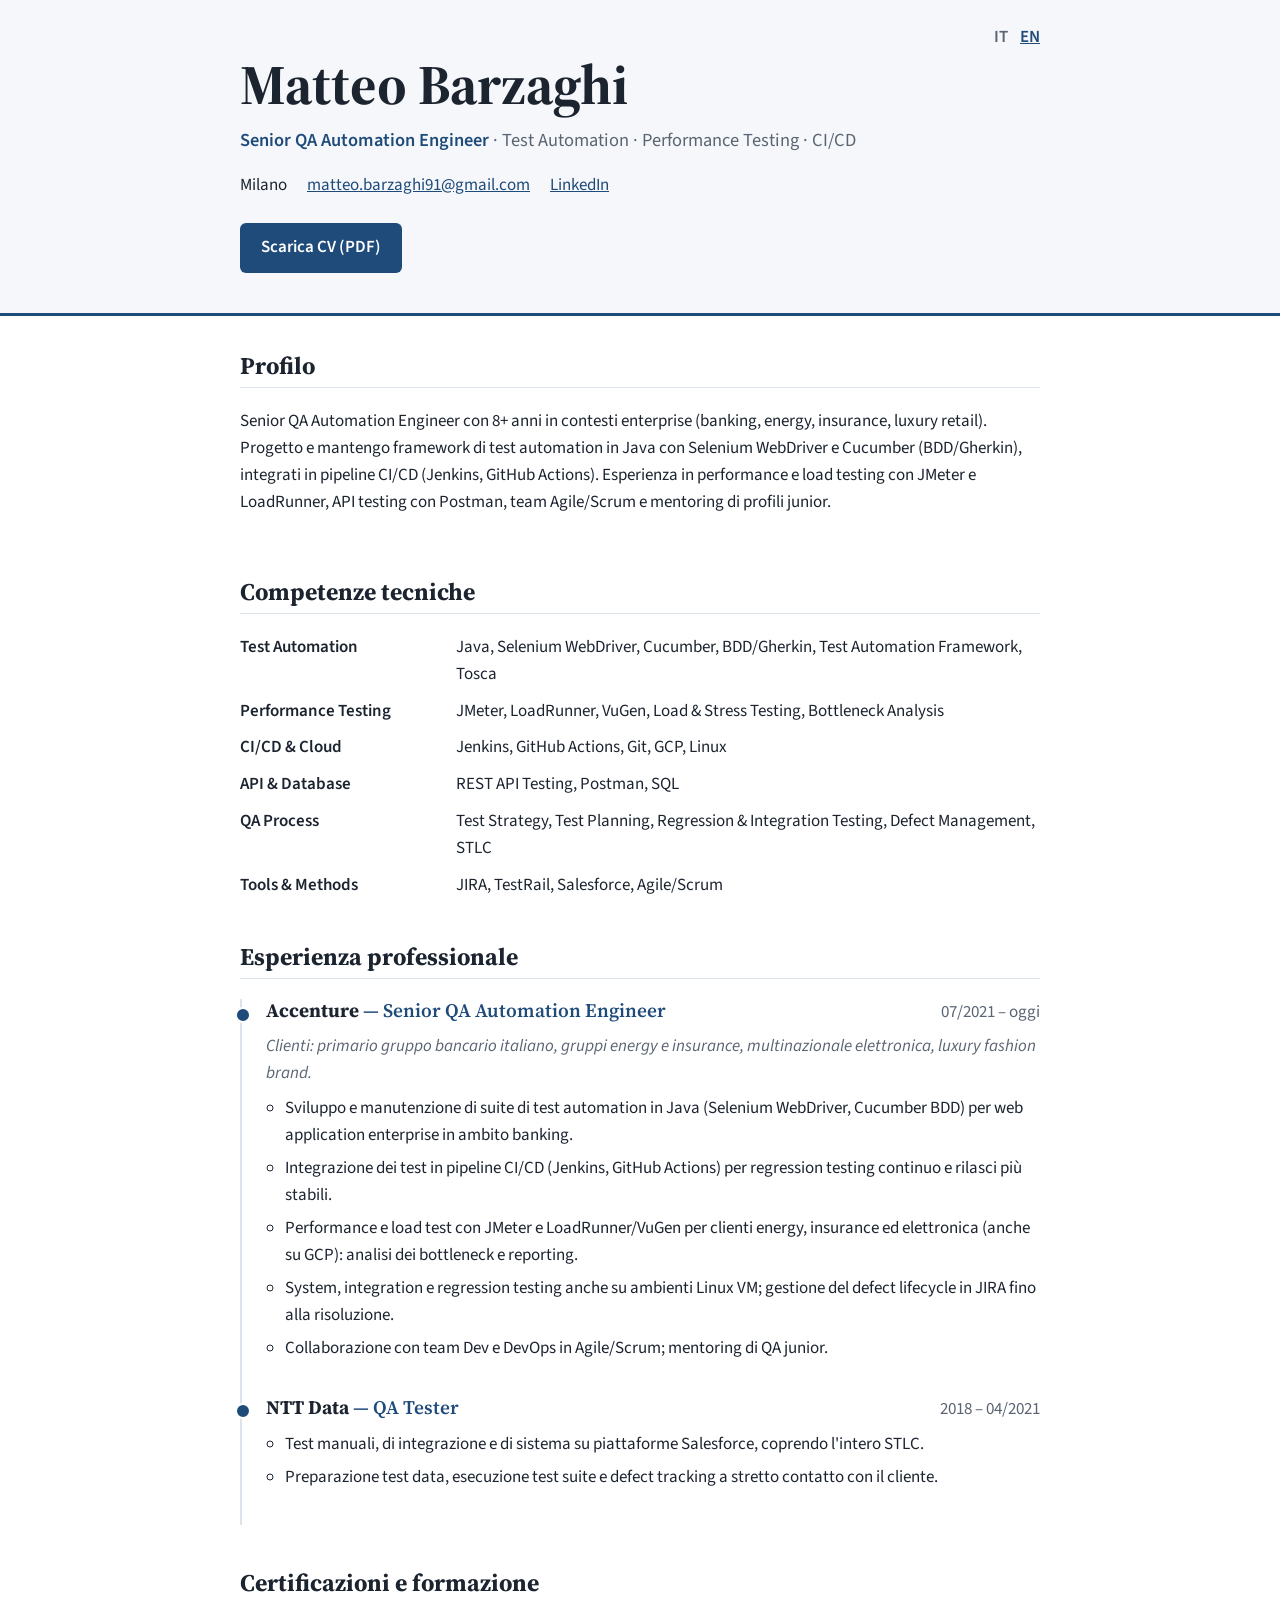
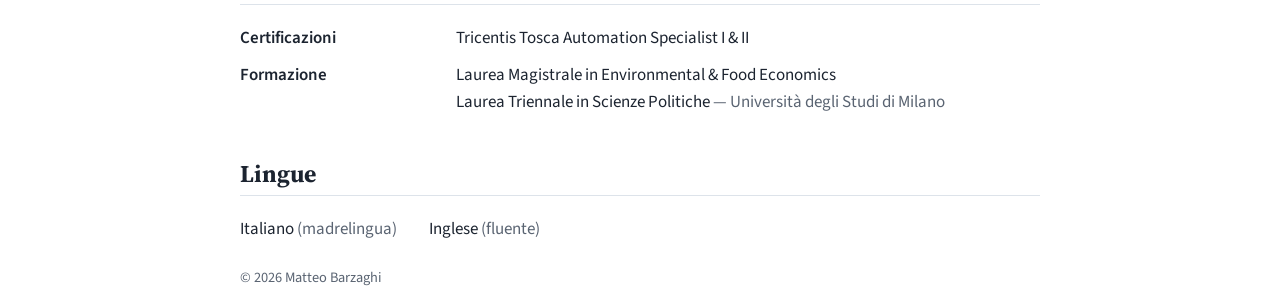
==== index.html @ db458de2 "Add bilingual CV website with downloadable PDFs One-page site in Italian (index.html) and English (e" ====
<!doctype html>
<html lang="it">
<head>
  <meta charset="utf-8">
  <meta name="viewport" content="width=device-width, initial-scale=1">
  <title>Matteo Barzaghi · Senior QA Automation Engineer</title>
  <meta name="description" content="Matteo Barzaghi, Senior QA Automation Engineer a Milano: test automation (Java, Selenium, Cucumber), performance testing (JMeter, LoadRunner) e CI/CD.">
  <meta name="author" content="Matteo Barzaghi">
  <link rel="canonical" href="https://matteobarzaghi.github.io/">
  <link rel="alternate" hreflang="it" href="https://matteobarzaghi.github.io/">
  <link rel="alternate" hreflang="en" href="https://matteobarzaghi.github.io/en.html">

  <meta property="og:type" content="profile">
  <meta property="og:title" content="Matteo Barzaghi · Senior QA Automation Engineer">
  <meta property="og:description" content="Test Automation · Performance Testing · CI/CD. 8+ anni in contesti enterprise.">
  <meta property="og:url" content="https://matteobarzaghi.github.io/">
  <meta property="og:locale" content="it_IT">
  <meta property="profile:first_name" content="Matteo">
  <meta property="profile:last_name" content="Barzaghi">

  <meta name="color-scheme" content="light dark">
  <link rel="preconnect" href="https://fonts.googleapis.com">
  <link rel="preconnect" href="https://fonts.gstatic.com" crossorigin>
  <link rel="stylesheet" href="https://fonts.googleapis.com/css2?family=Source+Sans+3:ital,wght@0,400;0,600;1,400&family=Source+Serif+4:wght@600;700&display=swap">
  <link rel="stylesheet" href="style.css">
</head>
<body>
  <a class="skip-link" href="#main">Vai al contenuto</a>

  <header class="hero">
    <div class="wrap">
      <nav class="lang-switch" aria-label="Lingua">
        <span aria-current="page">IT</span>
        <a href="en.html" hreflang="en" lang="en">EN</a>
      </nav>
      <h1>Matteo Barzaghi</h1>
      <p class="role"><strong>Senior QA Automation Engineer</strong> · Test Automation · Performance Testing · CI/CD</p>
      <ul class="contacts">
        <li>Milano</li>
        <li><a href="mailto:matteo.barzaghi91@gmail.com">matteo.barzaghi91@gmail.com</a></li>
        <li><a href="https://www.linkedin.com/in/matteo-barzaghi-1950769a/" rel="noopener">LinkedIn</a></li>
      </ul>
      <a class="button" href="Matteo_Barzaghi_CV.pdf" download>Scarica CV (PDF)</a>
    </div>
  </header>

  <main id="main" class="wrap">
    <section aria-labelledby="profile">
      <h2 id="profile">Profilo</h2>
      <p>Senior QA Automation Engineer con 8+ anni in contesti enterprise (banking, energy, insurance, luxury retail). Progetto e mantengo framework di test automation in Java con Selenium WebDriver e Cucumber (BDD/Gherkin), integrati in pipeline CI/CD (Jenkins, GitHub Actions). Esperienza in performance e load testing con JMeter e LoadRunner, API testing con Postman, team Agile/Scrum e mentoring di profili junior.</p>
    </section>

    <section aria-labelledby="skills">
      <h2 id="skills">Competenze tecniche</h2>
      <dl class="grid">
        <dt>Test Automation</dt><dd>Java, Selenium WebDriver, Cucumber, BDD/Gherkin, Test Automation Framework, Tosca</dd>
        <dt>Performance Testing</dt><dd>JMeter, LoadRunner, VuGen, Load &amp; Stress Testing, Bottleneck Analysis</dd>
        <dt>CI/CD &amp; Cloud</dt><dd>Jenkins, GitHub Actions, Git, GCP, Linux</dd>
        <dt>API &amp; Database</dt><dd>REST API Testing, Postman, SQL</dd>
        <dt>QA Process</dt><dd>Test Strategy, Test Planning, Regression &amp; Integration Testing, Defect Management, STLC</dd>
        <dt>Tools &amp; Methods</dt><dd>JIRA, TestRail, Salesforce, Agile/Scrum</dd>
      </dl>
    </section>

    <section aria-labelledby="experience">
      <h2 id="experience">Esperienza professionale</h2>
      <ol class="timeline">
        <li>
          <article>
            <header>
              <h3>Accenture <span>— Senior QA Automation Engineer</span></h3>
              <p class="date"><time datetime="2021-07">07/2021</time> – oggi</p>
            </header>
            <p class="clients">Clienti: primario gruppo bancario italiano, gruppi energy e insurance, multinazionale elettronica, luxury fashion brand.</p>
            <ul>
              <li>Sviluppo e manutenzione di suite di test automation in Java (Selenium WebDriver, Cucumber BDD) per web application enterprise in ambito banking.</li>
              <li>Integrazione dei test in pipeline CI/CD (Jenkins, GitHub Actions) per regression testing continuo e rilasci più stabili.</li>
              <li>Performance e load test con JMeter e LoadRunner/VuGen per clienti energy, insurance ed elettronica (anche su GCP): analisi dei bottleneck e reporting.</li>
              <li>System, integration e regression testing anche su ambienti Linux VM; gestione del defect lifecycle in JIRA fino alla risoluzione.</li>
              <li>Collaborazione con team Dev e DevOps in Agile/Scrum; mentoring di QA junior.</li>
            </ul>
          </article>
        </li>
        <li>
          <article>
            <header>
              <h3>NTT Data <span>— QA Tester</span></h3>
              <p class="date"><time datetime="2018">2018</time> – <time datetime="2021-04">04/2021</time></p>
            </header>
            <ul>
              <li>Test manuali, di integrazione e di sistema su piattaforme Salesforce, coprendo l'intero STLC.</li>
              <li>Preparazione test data, esecuzione test suite e defect tracking a stretto contatto con il cliente.</li>
            </ul>
          </article>
        </li>
      </ol>
    </section>

    <section aria-labelledby="education">
      <h2 id="education">Certificazioni e formazione</h2>
      <dl class="grid">
        <dt>Certificazioni</dt><dd>Tricentis Tosca Automation Specialist I &amp; II</dd>
        <dt>Formazione</dt>
        <dd>Laurea Magistrale in Environmental &amp; Food Economics<br>
          Laurea Triennale in Scienze Politiche <span class="muted">— Università degli Studi di Milano</span></dd>
      </dl>
    </section>

    <section aria-labelledby="languages">
      <h2 id="languages">Lingue</h2>
      <ul class="langs">
        <li>Italiano <span class="muted">(madrelingua)</span></li>
        <li>Inglese <span class="muted">(fluente)</span></li>
      </ul>
    </section>
  </main>

  <footer class="wrap">
    <p>© 2026 Matteo Barzaghi</p>
  </footer>
</body>
</html>
---- style.css ----
:root {
  --bg: #ffffff;
  --surface: #f5f7fa;
  --text: #1c2430;
  --muted: #5a6472;
  --accent: #1f4b7a;
  --accent-text: #ffffff;
  --line: #dde3ea;
  --serif: "Source Serif 4", Georgia, serif;
  --sans: "Source Sans 3", system-ui, sans-serif;
}

@media (prefers-color-scheme: dark) {
  :root {
    --bg: #11161d;
    --surface: #18202a;
    --text: #e3e8ee;
    --muted: #9aa5b3;
    --accent: #8db8e8;
    --accent-text: #0d1620;
    --line: #2a3442;
  }
}

* { box-sizing: border-box; }

body {
  margin: 0;
  background: var(--bg);
  color: var(--text);
  font: 1.0625rem/1.6 var(--sans);
}

.wrap { max-width: 52rem; margin: 0 auto; padding: 0 1rem; }

h1, h2, h3 { font-family: var(--serif); line-height: 1.2; }

a { color: var(--accent); }
a:focus-visible, .button:focus-visible {
  outline: 3px solid var(--accent);
  outline-offset: 3px;
  border-radius: 2px;
}

.skip-link {
  position: absolute;
  left: 1rem;
  top: -3rem;
  background: var(--accent);
  color: var(--accent-text);
  padding: .5rem 1rem;
}
.skip-link:focus { top: 1rem; }

/* Hero */
.hero {
  background: var(--surface);
  border-bottom: 3px solid var(--accent);
  padding: 3.5rem 0 2.5rem;
}
.lang-switch { display: flex; justify-content: flex-end; gap: .75rem; font-weight: 600; margin-top: -2rem; }
.lang-switch span { color: var(--muted); }
.hero h1 { font-size: clamp(2.25rem, 7vw, 3.5rem); margin: 0 0 .5rem; }
.role { margin: 0 0 1rem; color: var(--muted); font-size: 1.15rem; }
.role strong { color: var(--accent); font-weight: 600; }
.contacts { list-style: none; padding: 0; margin: 0 0 1.5rem; display: flex; flex-wrap: wrap; gap: .25rem 1.25rem; }
.contacts a { overflow-wrap: anywhere; }

.button {
  display: inline-block;
  background: var(--accent);
  color: var(--accent-text);
  font-weight: 600;
  text-decoration: none;
  padding: .7rem 1.3rem;
  border-radius: 6px;
}
.button:hover { filter: brightness(1.12); }

/* Sections */
section { padding: 2.25rem 0 .5rem; }
h2 {
  font-size: 1.5rem;
  margin: 0 0 1.25rem;
  padding-bottom: .4rem;
  border-bottom: 1px solid var(--line);
}

.grid { display: grid; grid-template-columns: 12rem 1fr; gap: .6rem 1.5rem; margin: 0; }
.grid dt { font-weight: 600; }
.grid dd { margin: 0; }

.muted { color: var(--muted); }

/* Timeline */
.timeline { list-style: none; margin: 0; padding: 0 0 0 1.5rem; border-left: 2px solid var(--line); }
.timeline > li { position: relative; padding-bottom: 1.75rem; }
.timeline > li::before {
  content: "";
  position: absolute;
  left: calc(-1.5rem - 7px);
  top: .45rem;
  width: 12px;
  height: 12px;
  border-radius: 50%;
  background: var(--accent);
  border: 2px solid var(--bg);
}
.timeline header { display: flex; flex-wrap: wrap; justify-content: space-between; align-items: baseline; gap: 0 1rem; }
.timeline h3 { font-size: 1.2rem; margin: 0; }
.timeline h3 span { color: var(--accent); font-weight: 600; }
.date { margin: 0; color: var(--muted); }
.clients { font-style: italic; color: var(--muted); margin: .4rem 0; }
.timeline ul { padding-left: 1.2rem; margin: .5rem 0 0; }
.timeline ul li { margin-bottom: .35rem; }

.langs { list-style: none; padding: 0; margin: 0; display: flex; flex-wrap: wrap; gap: .5rem 2rem; }

footer { padding: 2rem 1rem 3rem; color: var(--muted); font-size: .9rem; }

@media (max-width: 600px) {
  .grid { grid-template-columns: 1fr; gap: .15rem; }
  .grid dd { margin-bottom: .75rem; }
}

/* Print: same layout as the PDF CV (used to generate the English PDF) */
@media print {
  :root {
    --bg: #fff; --text: #1c2430; --muted: #5a6472; --accent: #1f4b7a; --line: #dde3ea;
  }
  @page { size: A4; margin: 15mm 17mm; }
  body { font-size: 10pt; line-height: 1.45; }
  .wrap { max-width: none; padding: 0; }
  .skip-link, .lang-switch, .button, footer { display: none; }

  .hero { background: none; padding: 0 0 8pt; margin-bottom: 4pt; border-bottom: 1.5pt solid var(--accent); }
  .hero h1 { font-size: 26pt; margin: 0 0 2pt; }
  .role { font-size: 11pt; margin: 0 0 3pt; }
  .contacts { font-size: 8.5pt; color: var(--muted); margin: 0; gap: 0; }
  .contacts li + li::before { content: "|"; color: var(--line); margin: 0 6pt; }
  .contacts a { color: inherit; text-decoration: none; }

  section { padding: 10pt 0 0; }
  h2 {
    font-family: var(--sans); font-size: 7.5pt; font-weight: 700; letter-spacing: .25em;
    text-transform: uppercase; color: var(--accent); margin: 0 0 6pt; padding-bottom: 3pt;
  }
  .grid { grid-template-columns: 36mm 1fr; gap: 2pt 10pt; }

  .timeline { border: 0; padding: 0; }
  .timeline > li { padding-bottom: 6pt; break-inside: avoid; }
  .timeline > li::before { display: none; }
  .timeline h3 { font-family: var(--sans); font-size: 10pt; }
  .date { font-size: 8.5pt; }
  .clients { margin: 1pt 0 2pt; }
  .timeline ul { margin-top: 2pt; padding-left: 12pt; list-style: disc; }
  .timeline ul li { margin-bottom: 1pt; }
  .timeline ul li::marker { color: var(--accent); }
}
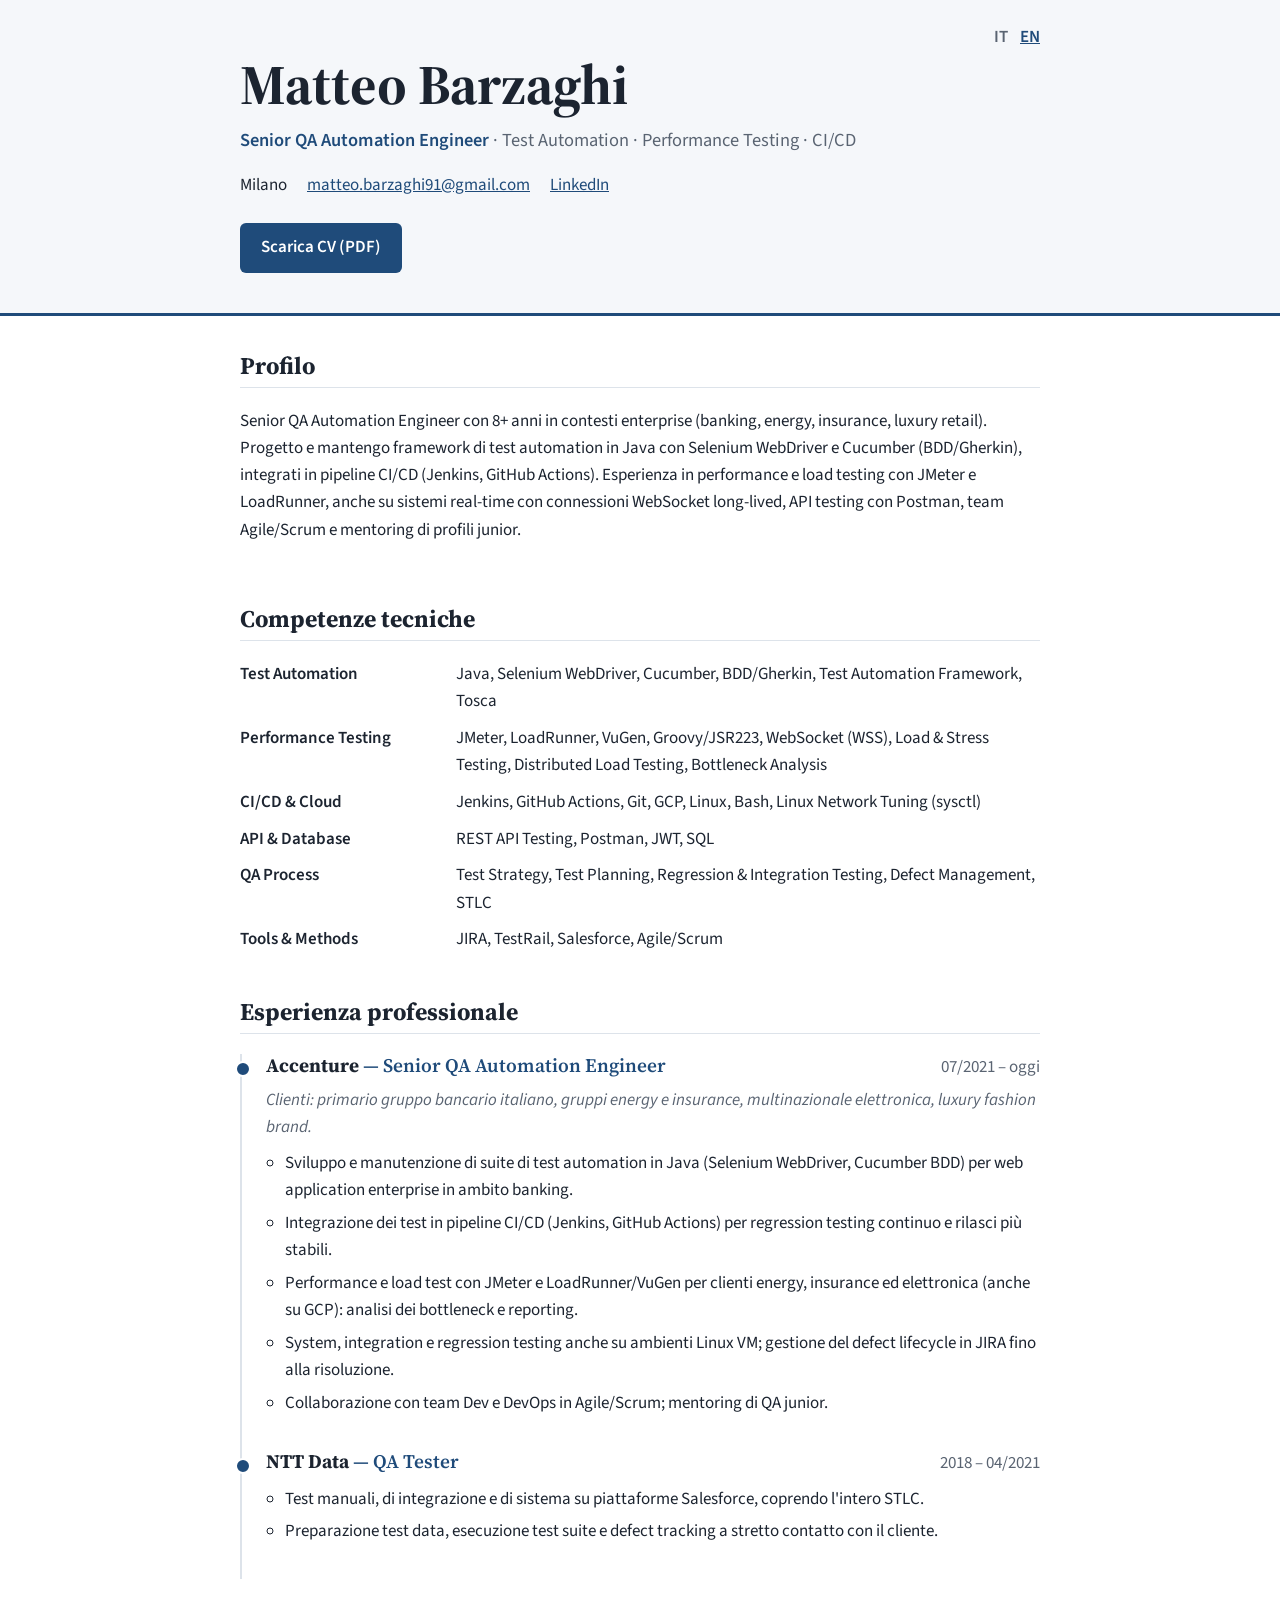
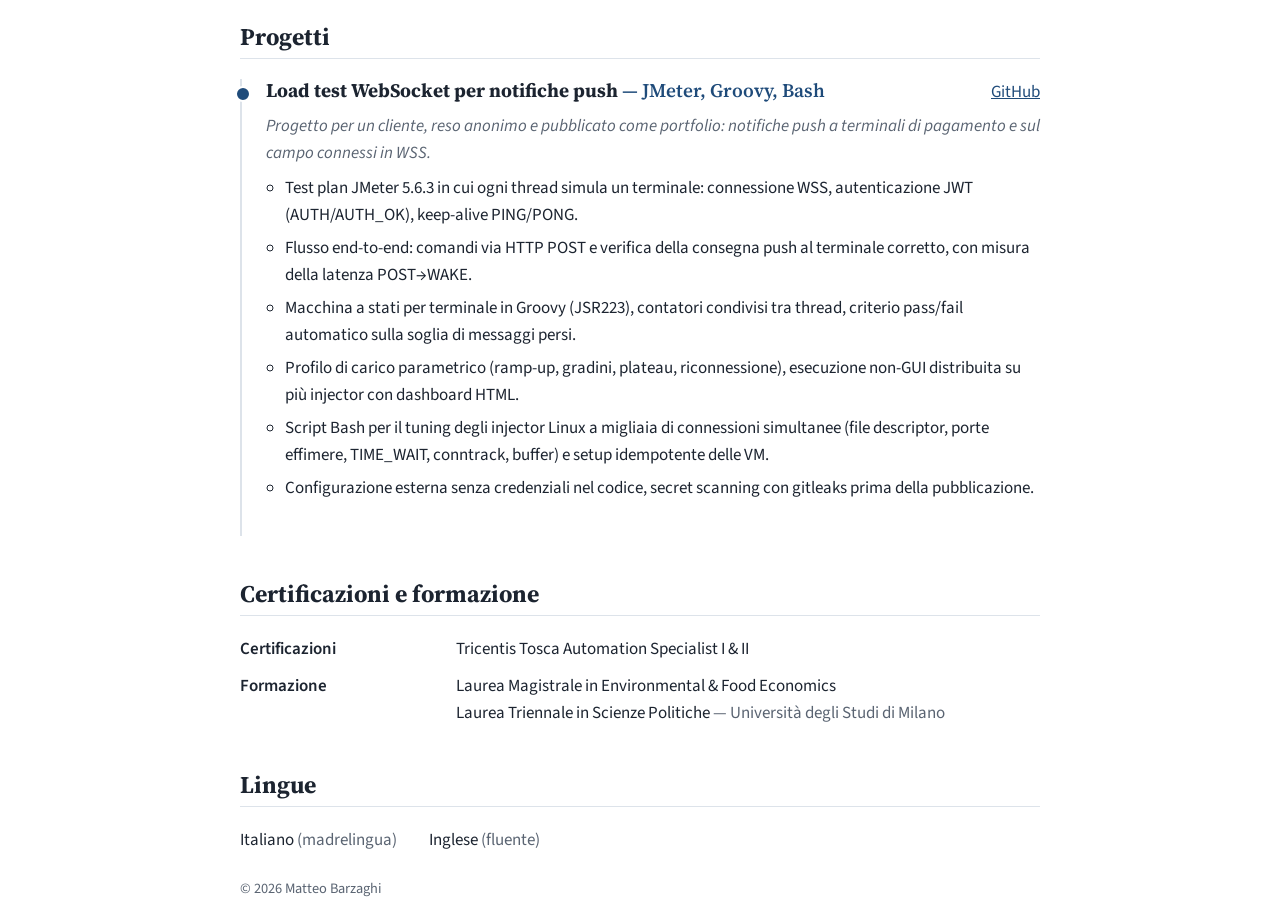
==== commit 90725b6a: "Add JMeter WebSocket load test project to CV New Projects section (IT/EN) linking the portfolio repo" ====
--- a/index.html
+++ b/index.html
@@ -47,16 +47,16 @@
   <main id="main" class="wrap">
     <section aria-labelledby="profile">
       <h2 id="profile">Profilo</h2>
-      <p>Senior QA Automation Engineer con 8+ anni in contesti enterprise (banking, energy, insurance, luxury retail). Progetto e mantengo framework di test automation in Java con Selenium WebDriver e Cucumber (BDD/Gherkin), integrati in pipeline CI/CD (Jenkins, GitHub Actions). Esperienza in performance e load testing con JMeter e LoadRunner, API testing con Postman, team Agile/Scrum e mentoring di profili junior.</p>
+      <p>Senior QA Automation Engineer con 8+ anni in contesti enterprise (banking, energy, insurance, luxury retail). Progetto e mantengo framework di test automation in Java con Selenium WebDriver e Cucumber (BDD/Gherkin), integrati in pipeline CI/CD (Jenkins, GitHub Actions). Esperienza in performance e load testing con JMeter e LoadRunner, anche su sistemi real-time con connessioni WebSocket long-lived, API testing con Postman, team Agile/Scrum e mentoring di profili junior.</p>
     </section>
 
     <section aria-labelledby="skills">
       <h2 id="skills">Competenze tecniche</h2>
       <dl class="grid">
         <dt>Test Automation</dt><dd>Java, Selenium WebDriver, Cucumber, BDD/Gherkin, Test Automation Framework, Tosca</dd>
-        <dt>Performance Testing</dt><dd>JMeter, LoadRunner, VuGen, Load &amp; Stress Testing, Bottleneck Analysis</dd>
-        <dt>CI/CD &amp; Cloud</dt><dd>Jenkins, GitHub Actions, Git, GCP, Linux</dd>
-        <dt>API &amp; Database</dt><dd>REST API Testing, Postman, SQL</dd>
+        <dt>Performance Testing</dt><dd>JMeter, LoadRunner, VuGen, Groovy/JSR223, WebSocket (WSS), Load &amp; Stress Testing, Distributed Load Testing, Bottleneck Analysis</dd>
+        <dt>CI/CD &amp; Cloud</dt><dd>Jenkins, GitHub Actions, Git, GCP, Linux, Bash, Linux Network Tuning (sysctl)</dd>
+        <dt>API &amp; Database</dt><dd>REST API Testing, Postman, JWT, SQL</dd>
         <dt>QA Process</dt><dd>Test Strategy, Test Planning, Regression &amp; Integration Testing, Defect Management, STLC</dd>
         <dt>Tools &amp; Methods</dt><dd>JIRA, TestRail, Salesforce, Agile/Scrum</dd>
       </dl>
@@ -96,6 +96,29 @@
       </ol>
     </section>
 
+    <section aria-labelledby="projects">
+      <h2 id="projects">Progetti</h2>
+      <ol class="timeline">
+        <li>
+          <article>
+            <header>
+              <h3>Load test WebSocket per notifiche push <span>— JMeter, Groovy, Bash</span></h3>
+              <p class="date"><a href="https://github.com/matteobarzaghi/jmeter-websocket-push-load-test" rel="noopener">GitHub</a></p>
+            </header>
+            <p class="clients">Progetto per un cliente, reso anonimo e pubblicato come portfolio: notifiche push a terminali di pagamento e sul campo connessi in WSS.</p>
+            <ul>
+              <li>Test plan JMeter 5.6.3 in cui ogni thread simula un terminale: connessione WSS, autenticazione JWT (AUTH/AUTH_OK), keep-alive PING/PONG.</li>
+              <li>Flusso end-to-end: comandi via HTTP POST e verifica della consegna push al terminale corretto, con misura della latenza POST→WAKE.</li>
+              <li>Macchina a stati per terminale in Groovy (JSR223), contatori condivisi tra thread, criterio pass/fail automatico sulla soglia di messaggi persi.</li>
+              <li>Profilo di carico parametrico (ramp-up, gradini, plateau, riconnessione), esecuzione non-GUI distribuita su più injector con dashboard HTML.</li>
+              <li>Script Bash per il tuning degli injector Linux a migliaia di connessioni simultanee (file descriptor, porte effimere, TIME_WAIT, conntrack, buffer) e setup idempotente delle VM.</li>
+              <li>Configurazione esterna senza credenziali nel codice, secret scanning con gitleaks prima della pubblicazione.</li>
+            </ul>
+          </article>
+        </li>
+      </ol>
+    </section>
+
     <section aria-labelledby="education">
       <h2 id="education">Certificazioni e formazione</h2>
       <dl class="grid">
--- a/style.css
+++ b/style.css
@@ -144,6 +144,7 @@
   h2 {
     font-family: var(--sans); font-size: 7.5pt; font-weight: 700; letter-spacing: .25em;
     text-transform: uppercase; color: var(--accent); margin: 0 0 6pt; padding-bottom: 3pt;
+    break-after: avoid;
   }
   .grid { grid-template-columns: 36mm 1fr; gap: 2pt 10pt; }
 
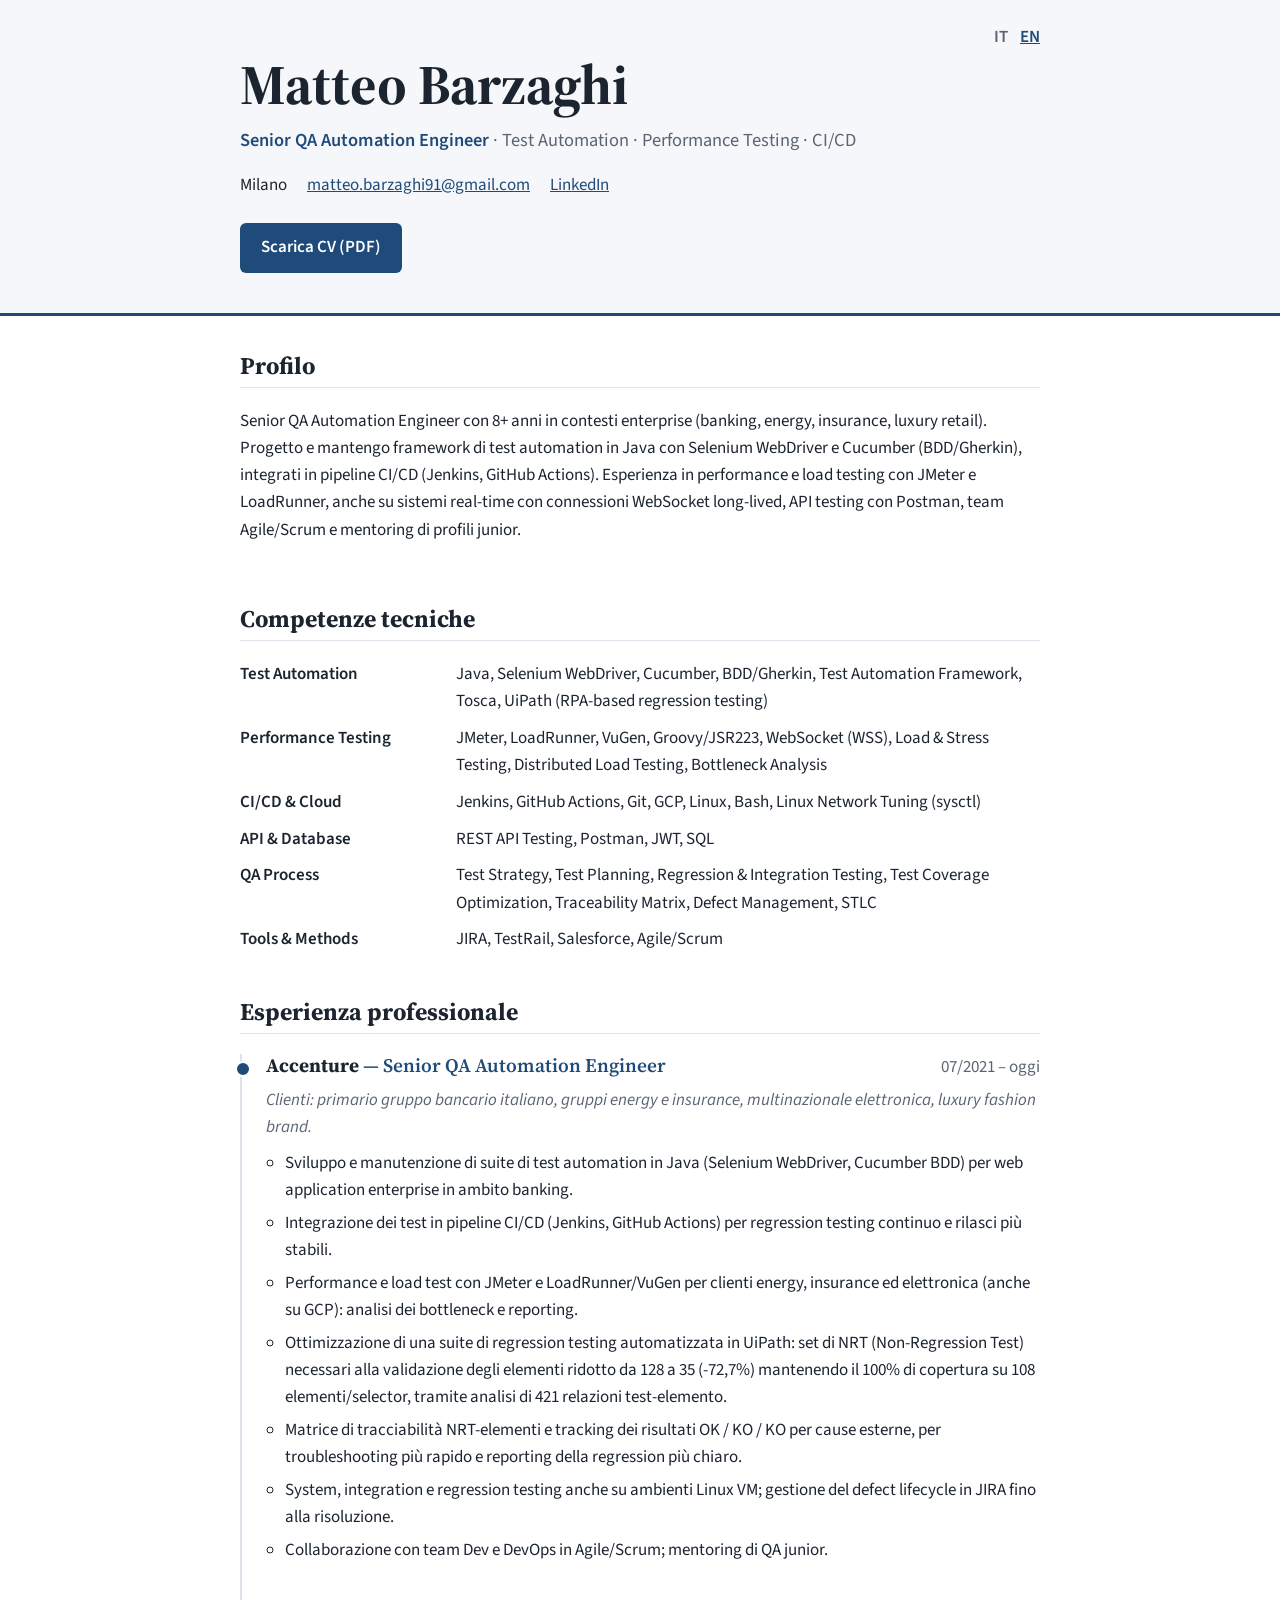
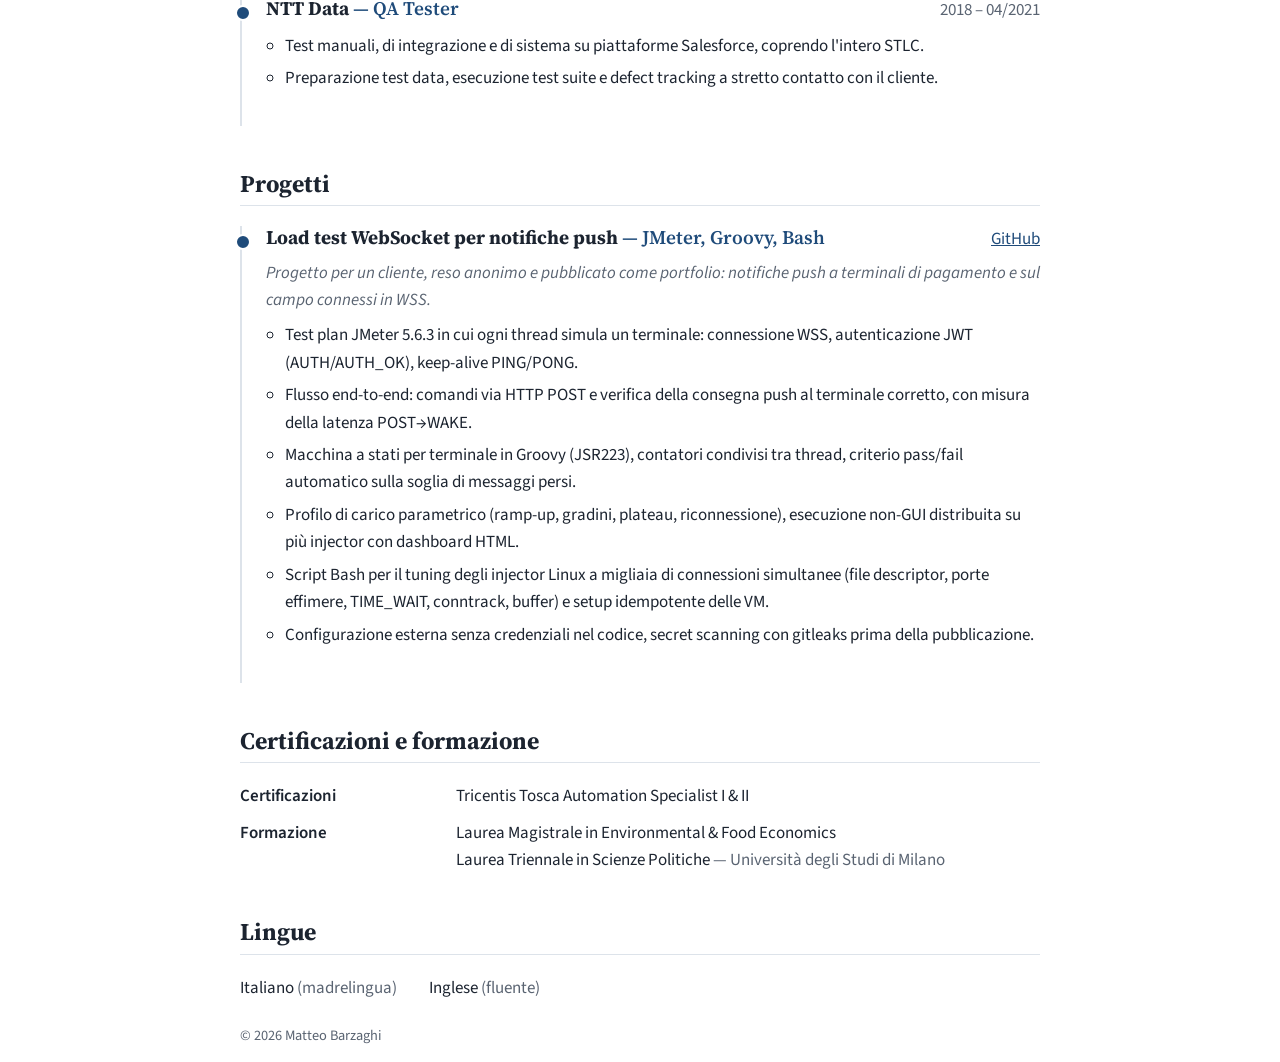
==== commit e3b16a90: "Add UiPath regression suite optimization to CV Two Accenture bullets (IT/EN): NRT set reduced from 1" ====
--- a/index.html
+++ b/index.html
@@ -53,11 +53,11 @@
     <section aria-labelledby="skills">
       <h2 id="skills">Competenze tecniche</h2>
       <dl class="grid">
-        <dt>Test Automation</dt><dd>Java, Selenium WebDriver, Cucumber, BDD/Gherkin, Test Automation Framework, Tosca</dd>
+        <dt>Test Automation</dt><dd>Java, Selenium WebDriver, Cucumber, BDD/Gherkin, Test Automation Framework, Tosca, UiPath (RPA-based regression testing)</dd>
         <dt>Performance Testing</dt><dd>JMeter, LoadRunner, VuGen, Groovy/JSR223, WebSocket (WSS), Load &amp; Stress Testing, Distributed Load Testing, Bottleneck Analysis</dd>
         <dt>CI/CD &amp; Cloud</dt><dd>Jenkins, GitHub Actions, Git, GCP, Linux, Bash, Linux Network Tuning (sysctl)</dd>
         <dt>API &amp; Database</dt><dd>REST API Testing, Postman, JWT, SQL</dd>
-        <dt>QA Process</dt><dd>Test Strategy, Test Planning, Regression &amp; Integration Testing, Defect Management, STLC</dd>
+        <dt>QA Process</dt><dd>Test Strategy, Test Planning, Regression &amp; Integration Testing, Test Coverage Optimization, Traceability Matrix, Defect Management, STLC</dd>
         <dt>Tools &amp; Methods</dt><dd>JIRA, TestRail, Salesforce, Agile/Scrum</dd>
       </dl>
     </section>
@@ -76,6 +76,8 @@
               <li>Sviluppo e manutenzione di suite di test automation in Java (Selenium WebDriver, Cucumber BDD) per web application enterprise in ambito banking.</li>
               <li>Integrazione dei test in pipeline CI/CD (Jenkins, GitHub Actions) per regression testing continuo e rilasci più stabili.</li>
               <li>Performance e load test con JMeter e LoadRunner/VuGen per clienti energy, insurance ed elettronica (anche su GCP): analisi dei bottleneck e reporting.</li>
+              <li>Ottimizzazione di una suite di regression testing automatizzata in UiPath: set di NRT (Non-Regression Test) necessari alla validazione degli elementi ridotto da 128 a 35 (-72,7%) mantenendo il 100% di copertura su 108 elementi/selector, tramite analisi di 421 relazioni test-elemento.</li>
+              <li>Matrice di tracciabilità NRT-elementi e tracking dei risultati OK / KO / KO per cause esterne, per troubleshooting più rapido e reporting della regression più chiaro.</li>
               <li>System, integration e regression testing anche su ambienti Linux VM; gestione del defect lifecycle in JIRA fino alla risoluzione.</li>
               <li>Collaborazione con team Dev e DevOps in Agile/Scrum; mentoring di QA junior.</li>
             </ul>
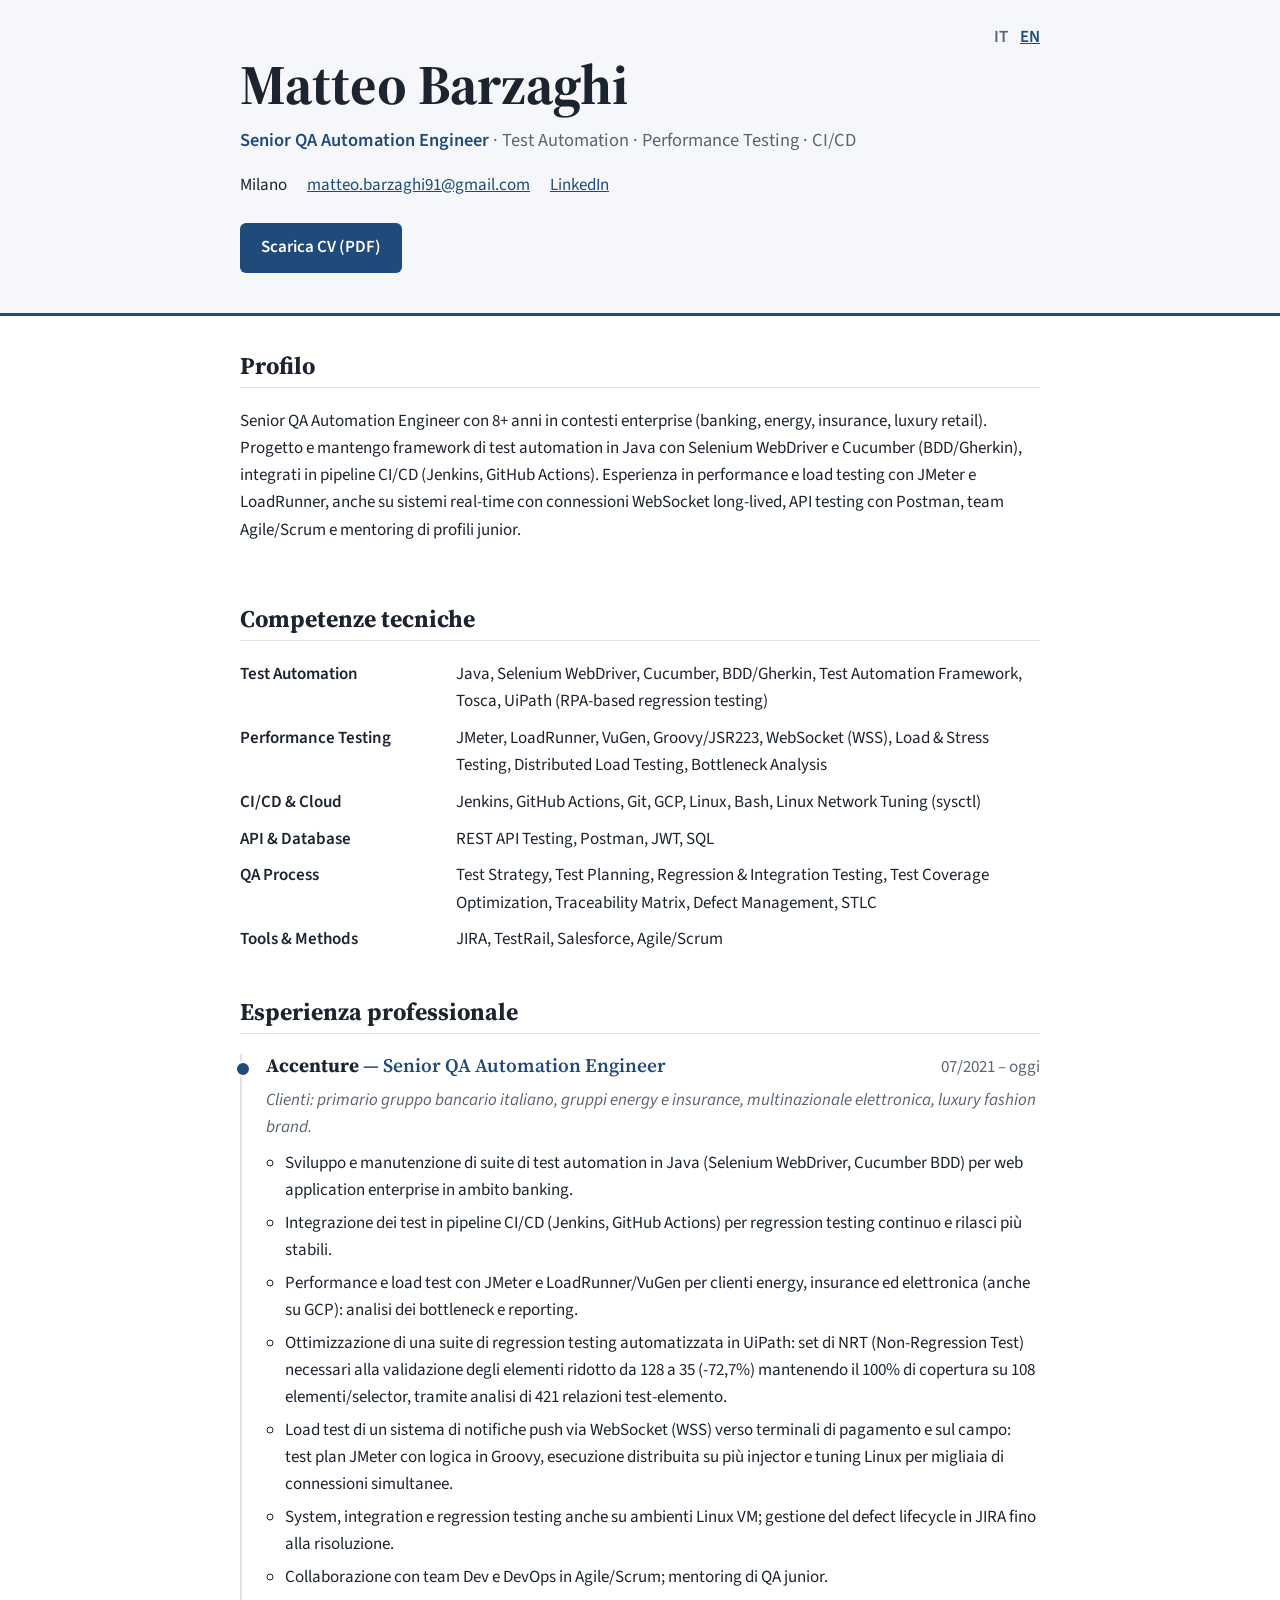
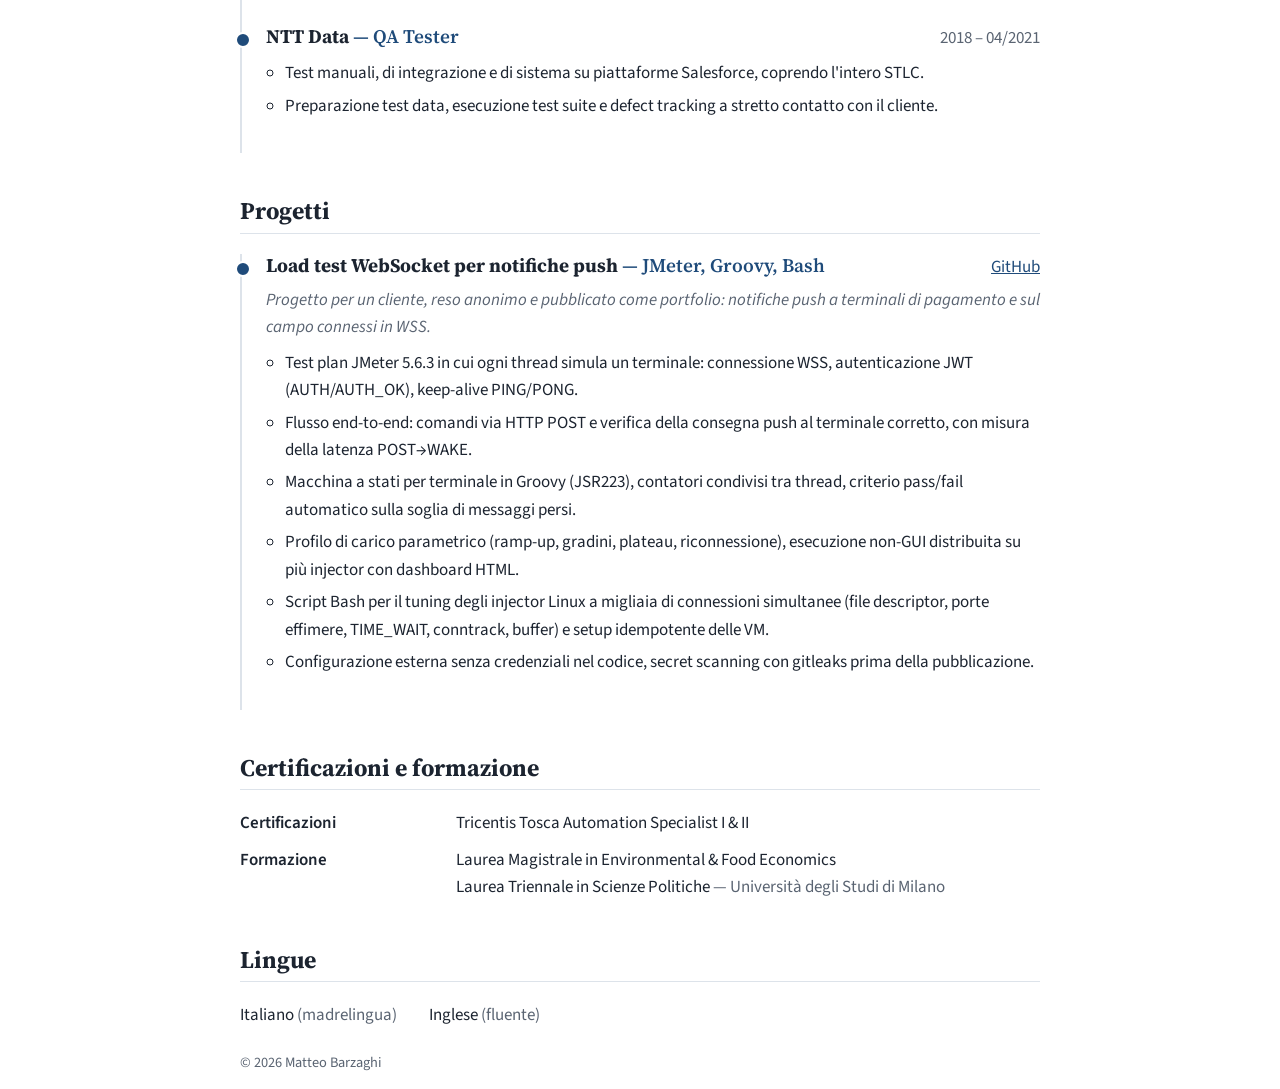
==== commit eee0ca03: "Replace traceability bullet with WebSocket load test line Accenture experience (IT/EN) now mentions " ====
--- a/index.html
+++ b/index.html
@@ -77,7 +77,7 @@
               <li>Integrazione dei test in pipeline CI/CD (Jenkins, GitHub Actions) per regression testing continuo e rilasci più stabili.</li>
               <li>Performance e load test con JMeter e LoadRunner/VuGen per clienti energy, insurance ed elettronica (anche su GCP): analisi dei bottleneck e reporting.</li>
               <li>Ottimizzazione di una suite di regression testing automatizzata in UiPath: set di NRT (Non-Regression Test) necessari alla validazione degli elementi ridotto da 128 a 35 (-72,7%) mantenendo il 100% di copertura su 108 elementi/selector, tramite analisi di 421 relazioni test-elemento.</li>
-              <li>Matrice di tracciabilità NRT-elementi e tracking dei risultati OK / KO / KO per cause esterne, per troubleshooting più rapido e reporting della regression più chiaro.</li>
+              <li>Load test di un sistema di notifiche push via WebSocket (WSS) verso terminali di pagamento e sul campo: test plan JMeter con logica in Groovy, esecuzione distribuita su più injector e tuning Linux per migliaia di connessioni simultanee.</li>
               <li>System, integration e regression testing anche su ambienti Linux VM; gestione del defect lifecycle in JIRA fino alla risoluzione.</li>
               <li>Collaborazione con team Dev e DevOps in Agile/Scrum; mentoring di QA junior.</li>
             </ul>
